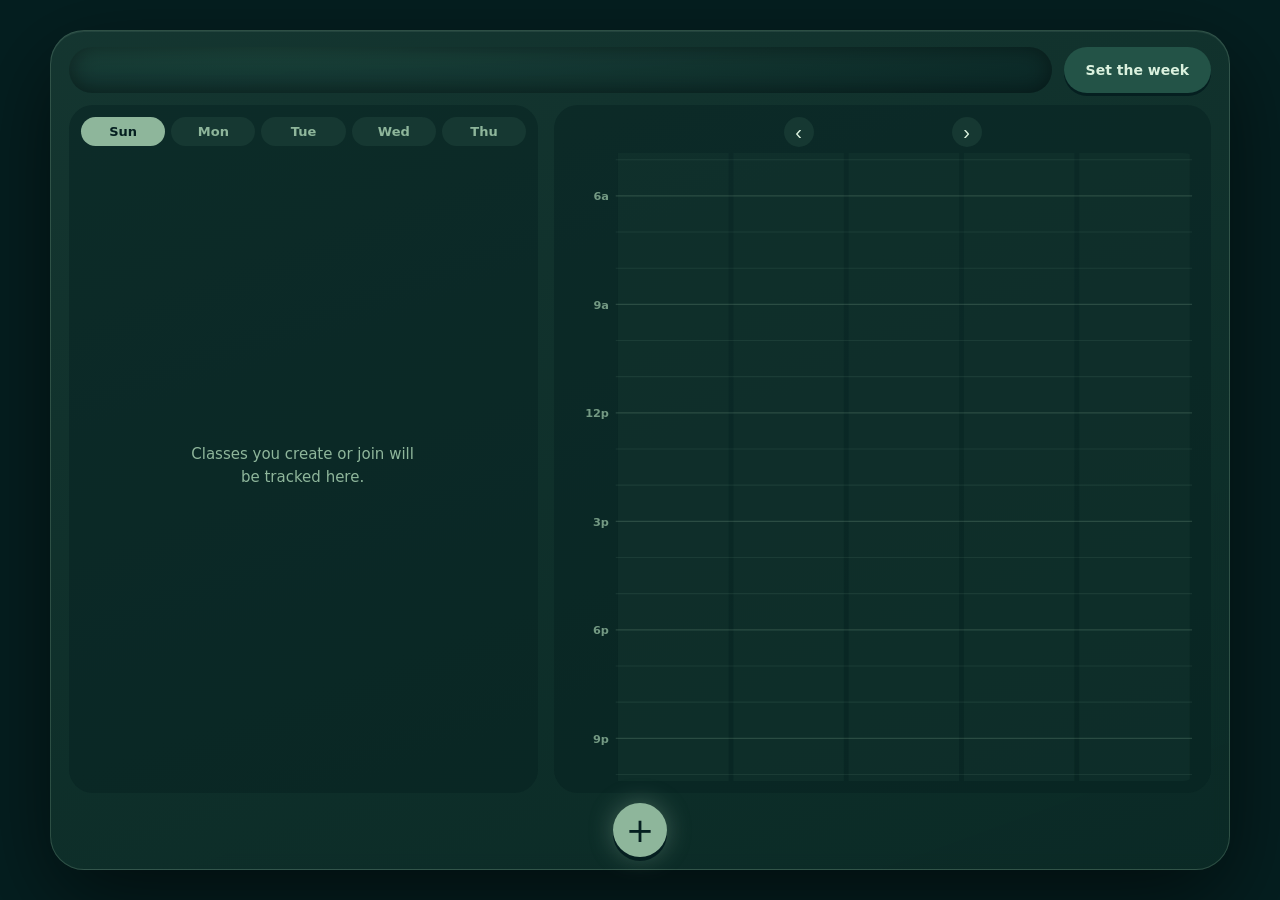
==== index.html @ 1b8c7a59 "Add scaffold, shared storage, create and join Co-Authored-By: Claude Sonnet 5.5 <noreply@anthropic.c" ====
<!DOCTYPE html>
<html lang="en">
<head>
<meta charset="utf-8">
<meta name="viewport" content="width=device-width, initial-scale=1">
<title>Class Blocks</title>
<link rel="stylesheet" href="css/base.css">
<link rel="stylesheet" href="css/effects.css">
</head>
<body>
<canvas id="bg"></canvas>

<main class="panel" id="panel">
  <header class="top">
    <div id="upcoming" class="upcoming"></div>
    <button id="week-indicator" class="week-indicator" type="button">Set the week</button>
  </header>

  <div class="views">
    <section class="day-section" aria-label="Daily schedule">
      <nav id="day-tabs" class="day-tabs"></nav>
      <div id="day-view" class="day-view"></div>
    </section>
    <section class="week-section" aria-label="Weekly schedule">
      <div class="week-head">
        <button id="week-prev" class="nav-btn" type="button" aria-label="Previous week">&#8249;</button>
        <span id="week-label" class="week-label"></span>
        <button id="week-next" class="nav-btn" type="button" aria-label="Next week">&#8250;</button>
      </div>
      <div id="week-view" class="week-view"></div>
    </section>
  </div>

  <footer class="bottom">
    <div id="plus-menu" class="plus-menu" hidden>
      <button type="button" data-action="join">Join a class</button>
      <button type="button" data-action="create">Create a class</button>
    </div>
    <button id="plus-btn" class="plus-btn" type="button" aria-label="Add a class">+</button>
    <div id="my-classes" class="my-classes"></div>
  </footer>
</main>

<div id="edge-left" class="edge-cloud left"></div>
<div id="edge-right" class="edge-cloud right"></div>

<dialog id="modal" class="modal"></dialog>
<div id="toast" class="toast" hidden></div>

<script src="js/store.js"></script>
<script src="js/time.js"></script>
<script src="js/carve.js"></script>
<script src="js/week-view.js"></script>
<script src="js/day-view.js"></script>
<script src="js/upcoming.js"></script>
<script src="js/week-nav.js"></script>
<script src="js/forms.js"></script>
<script src="js/background.js"></script>
<script src="js/animations.js"></script>
<script src="js/app.js"></script>
</body>
</html>
---- css/base.css ----
:root {
  --g0: #051F20; --g1: #0B2B26; --g2: #163832; --g3: #235347; --g4: #8EB69B; --g5: #DAF1DE;
  --font: "Trebuchet MS", "Segoe UI Rounded", "Nunito", "Segoe UI", system-ui, sans-serif;
}
* { box-sizing: border-box; }
html, body { height: 100%; margin: 0; }
body {
  font-family: var(--font); color: var(--g5); background: var(--g0);
  display: flex; align-items: center; justify-content: center; overflow: hidden;
}
#bg { position: fixed; inset: 0; width: 100%; height: 100%; z-index: 0; }

.panel {
  position: relative; z-index: 2; width: min(1180px, 96vw); height: min(840px, 94vh);
  background: linear-gradient(160deg, rgba(22,56,50,.92), rgba(11,43,38,.94));
  border: 1px solid rgba(142,182,155,.25); border-radius: 34px;
  box-shadow: 0 30px 90px rgba(0,0,0,.55), inset 0 1px 0 rgba(218,241,222,.08);
  display: flex; flex-direction: column; padding: 16px 18px 12px; backdrop-filter: blur(8px);
}
.top { display: flex; gap: 12px; align-items: stretch; margin-bottom: 12px; }
.upcoming {
  flex: 1; min-height: 46px; border-radius: 999px; padding: 8px 18px;
  background: radial-gradient(120% 200% at 20% 0%, rgba(35,83,71,.5), rgba(5,31,32,.9));
  display: flex; align-items: center; gap: 18px; overflow: hidden; font-size: 13px; color: var(--g4);
  box-shadow: inset 0 0 22px rgba(0,0,0,.4);
}
.upcoming .up-item { white-space: nowrap; display: flex; gap: 6px; align-items: center; }
.upcoming .up-dot { width: 9px; height: 9px; border-radius: 50%; display: inline-block; }
.upcoming .up-item b { color: var(--g5); font-weight: 700; }
.week-indicator {
  border: 0; border-radius: 999px; padding: 0 22px; font: 700 14px var(--font); cursor: pointer;
  background: var(--g3); color: var(--g5); box-shadow: 0 3px 0 var(--g0);
}
.week-indicator:hover { background: #2c6657; }

.views { flex: 1; min-height: 0; display: grid; grid-template-columns: 5fr 7fr; gap: 16px; }
.day-section, .week-section {
  min-height: 0; display: flex; flex-direction: column; border-radius: 24px;
  background: rgba(5,31,32,.45); padding: 12px;
}
.day-tabs { display: flex; gap: 6px; margin-bottom: 10px; }
.day-tab {
  flex: 1; border: 0; border-radius: 999px; padding: 7px 0; cursor: pointer; font: 700 13px var(--font);
  background: var(--g2); color: var(--g4);
}
.day-tab.active { background: var(--g4); color: var(--g0); }
.day-view { flex: 1; overflow-y: auto; display: flex; flex-direction: column; gap: 10px; padding: 2px 4px 8px 2px; }
.empty { margin: auto; text-align: center; color: var(--g4); max-width: 240px; line-height: 1.5; font-size: 15px; }

.day-card {
  position: relative; border-radius: 22px; padding: 12px 16px; color: #0a1a18;
  background: var(--card); box-shadow: 0 4px 0 rgba(0,0,0,.35), 0 0 22px -6px var(--glow);
}
.day-card::before, .day-card::after {
  content: ""; position: absolute; top: -5px; width: 16px; height: 8px; border-radius: 6px 6px 0 0; background: inherit;
}
.day-card::before { left: 22px; } .day-card::after { left: 46px; }
.card-time { font-size: 12px; font-weight: 700; opacity: .8; }
.card-time .dur { font-weight: 600; opacity: .7; margin-left: 4px; }
.card-name { font-size: 20px; font-weight: 800; margin-top: 2px; }
.card-name .note { font-size: 12px; font-weight: 700; background: rgba(5,31,32,.25); padding: 2px 8px; border-radius: 999px; margin-left: 6px; vertical-align: middle; }
.card-carve { margin-top: 8px; }

.week-head { display: flex; align-items: center; justify-content: center; gap: 14px; margin-bottom: 6px; }
.week-label { font-weight: 800; min-width: 110px; text-align: center; }
.nav-btn { width: 30px; height: 30px; border: 0; border-radius: 50%; background: var(--g2); color: var(--g5); font-size: 20px; cursor: pointer; line-height: 1; }
.nav-btn:hover { background: var(--g3); }
.week-view { flex: 1; min-height: 0; overflow-y: auto; border-radius: 16px; }
.week-view svg { display: block; }
.wk-day { fill: var(--g4); font: 700 12px var(--font); }
.wk-col { fill: rgba(22,56,50,.45); }
.wk-line { stroke: rgba(142,182,155,.10); stroke-width: 1; }
.wk-line.major { stroke: rgba(142,182,155,.22); }
.wk-hour { fill: var(--g4); font: 600 10px var(--font); opacity: .8; }
.wk-block { stroke: rgba(0,0,0,.25); stroke-width: 1; }
.wk-stud { fill: rgba(255,255,255,.35); }
.wk-name { fill: #0a1a18; font: 800 11px var(--font); pointer-events: none; }

.bottom { position: relative; margin-top: 10px; display: flex; align-items: center; justify-content: center; min-height: 54px; }
.plus-btn {
  width: 54px; height: 54px; border-radius: 50%; border: 0; cursor: pointer; font: 400 34px/1 var(--font);
  background: var(--g4); color: var(--g0); box-shadow: 0 4px 0 var(--g0), 0 0 24px rgba(142,182,155,.4); transition: transform .2s;
}
.plus-btn.open { transform: rotate(45deg); }
.plus-menu {
  position: absolute; bottom: 62px; left: 50%; transform: translateX(-50%); display: flex; flex-direction: column; gap: 6px;
  background: var(--g0); border: 1px solid var(--g3); padding: 8px; border-radius: 20px; z-index: 5;
}
.plus-menu[hidden] { display: none; }
.plus-menu button { border: 0; border-radius: 14px; padding: 10px 22px; background: var(--g2); color: var(--g5); font: 700 14px var(--font); cursor: pointer; white-space: nowrap; }
.plus-menu button:hover { background: var(--g3); }
.my-classes { position: absolute; left: 0; bottom: 4px; max-width: 38%; display: flex; flex-wrap: wrap; gap: 6px; }
.class-pill { border: 0; border-radius: 999px; padding: 5px 12px; font: 800 12px var(--font); background: var(--pill); color: #0a1a18; cursor: pointer; }

/* modal + forms */
.modal { border: 1px solid var(--g3); border-radius: 28px; padding: 0; background: var(--g1); color: var(--g5); max-width: 92vw; max-height: 90vh; overflow: auto; }
.modal::backdrop { background: rgba(2,12,12,.7); backdrop-filter: blur(3px); }
.form { width: min(440px, 88vw); padding: 24px 26px; display: flex; flex-direction: column; gap: 14px; font-family: var(--font); }
.form h2 { margin: 0; font-size: 22px; }
.form label, .form .field { display: flex; flex-direction: column; gap: 6px; font-size: 13px; font-weight: 700; color: var(--g4); }
.form .lbl { color: var(--g4); }
.form input[type=text], .form input:not([type]), .form input[type=time], .form input[type=number], .form select, .form textarea {
  font: 600 15px var(--font); padding: 10px 12px; border-radius: 14px; border: 1px solid var(--g3); background: var(--g0); color: var(--g5);
}
.form input:focus, .form select:focus, .form textarea:focus { outline: 2px solid var(--g4); }
.row { display: flex; gap: 12px; } .row > * { flex: 1; }
.chips { display: flex; gap: 6px; flex-wrap: wrap; }
.chip input { position: absolute; opacity: 0; }
.chip span { display: inline-block; padding: 8px 14px; border-radius: 999px; background: var(--g2); color: var(--g5); cursor: pointer; }
.chip input:checked + span { background: var(--g4); color: var(--g0); }
.swatches { display: flex; gap: 8px; flex-wrap: wrap; }
.swatch input { position: absolute; opacity: 0; }
.swatch span { display: block; width: 32px; height: 32px; border-radius: 12px; cursor: pointer; box-shadow: 0 3px 0 rgba(0,0,0,.4); }
.swatch input:checked + span { outline: 3px solid var(--g5); outline-offset: 2px; }
.actions { display: flex; gap: 10px; justify-content: flex-end; }
.actions button { border: 0; border-radius: 999px; padding: 10px 22px; font: 800 14px var(--font); cursor: pointer; }
.primary { background: var(--g4); color: var(--g0); }
.ghost { background: var(--g2); color: var(--g5); }
.danger { background: #d9423e; color: #fff; }
.error { margin: 0; color: #ff8d8a; font-weight: 700; font-size: 13px; }
.code-big { font: 800 44px/1 "Consolas", monospace; letter-spacing: 6px; text-align: center; padding: 18px; border-radius: 20px; background: var(--g0); color: var(--g5); }

.toast { position: fixed; bottom: 18px; left: 50%; transform: translateX(-50%); z-index: 20; background: var(--g5); color: var(--g0); padding: 10px 18px; border-radius: 999px; font-weight: 700; }
.toast[hidden] { display: none; }

@media (max-width: 860px) { .views { grid-template-columns: 1fr; overflow-y: auto; } }
---- css/effects.css ----
/* effects.css - glows, carve styling, animations (grows in later slices) */
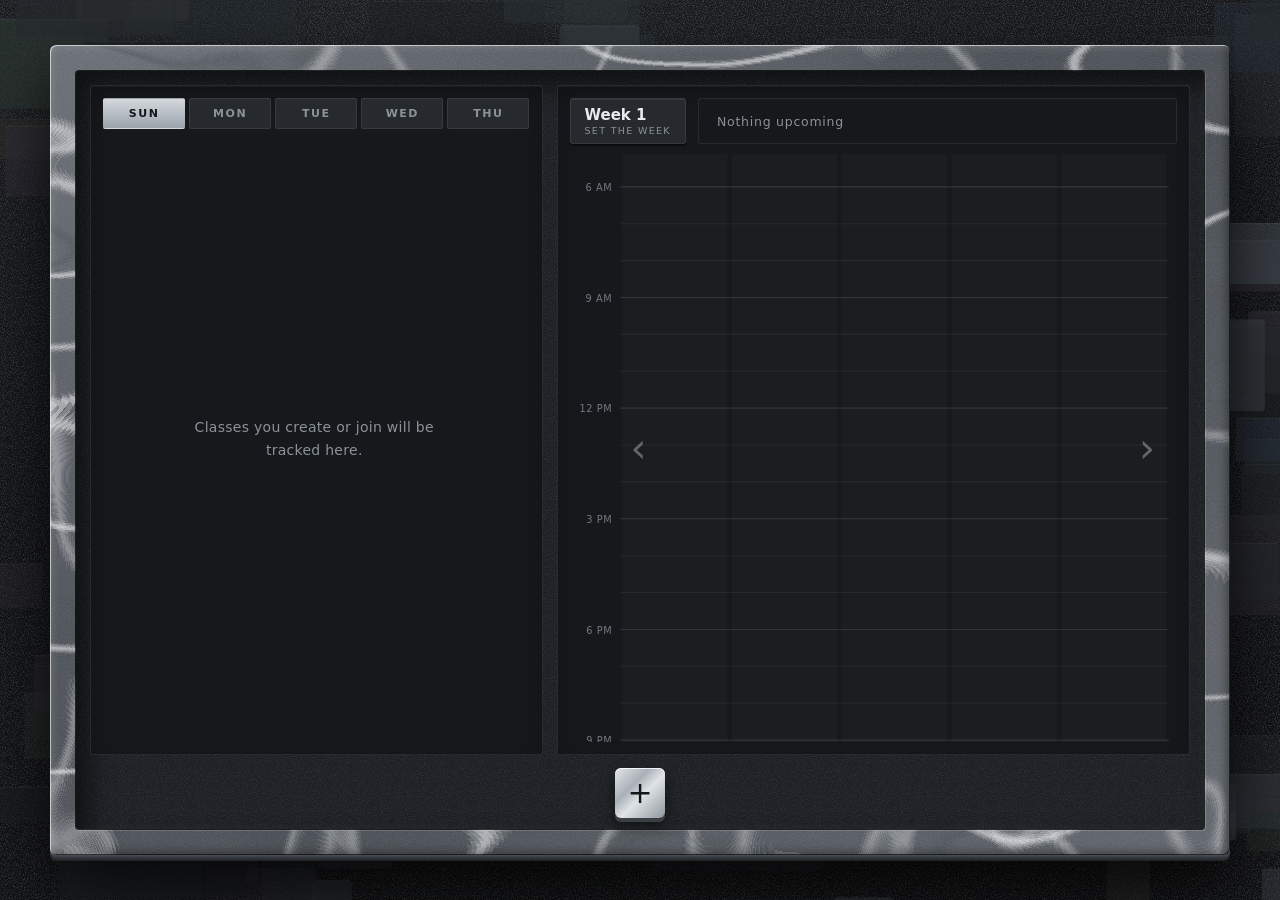
==== commit 56602b87: "Redesign: matte stone look, raised marble rim, bottom-right carve, sessions, week header, pop animat" ====
--- a/index.html
+++ b/index.html
@@ -10,39 +10,39 @@
 <body>
 <canvas id="bg"></canvas>
 
-<main class="panel" id="panel">
-  <header class="top">
-    <div id="upcoming" class="upcoming"></div>
-    <button id="week-indicator" class="week-indicator" type="button">Set the week</button>
-  </header>
+<div class="stage">
+  <main class="panel" id="panel">
+    <div class="panel-inner">
+      <div class="views">
+        <section class="day-section" aria-label="Daily schedule">
+          <nav id="day-tabs" class="day-tabs"></nav>
+          <div id="day-view" class="day-view"></div>
+        </section>
 
-  <div class="views">
-    <section class="day-section" aria-label="Daily schedule">
-      <nav id="day-tabs" class="day-tabs"></nav>
-      <div id="day-view" class="day-view"></div>
-    </section>
-    <section class="week-section" aria-label="Weekly schedule">
-      <div class="week-head">
-        <button id="week-prev" class="nav-btn" type="button" aria-label="Previous week">&#8249;</button>
-        <span id="week-label" class="week-label"></span>
-        <button id="week-next" class="nav-btn" type="button" aria-label="Next week">&#8250;</button>
+        <section class="week-section" aria-label="Weekly schedule">
+          <div class="week-head">
+            <button id="week-indicator" class="week-indicator" type="button" aria-label="Set the current week"></button>
+            <div id="upcoming" class="upcoming"></div>
+          </div>
+          <div class="week-body">
+            <div id="week-view" class="week-view"></div>
+            <button id="edge-left" class="edge-zone left" type="button" aria-label="Previous week"><span>&#8249;</span></button>
+            <button id="edge-right" class="edge-zone right" type="button" aria-label="Next week"><span>&#8250;</span></button>
+          </div>
+        </section>
       </div>
-      <div id="week-view" class="week-view"></div>
-    </section>
-  </div>
 
-  <footer class="bottom">
-    <div id="plus-menu" class="plus-menu" hidden>
-      <button type="button" data-action="join">Join a class</button>
-      <button type="button" data-action="create">Create a class</button>
+      <footer class="bottom">
+        <div id="plus-menu" class="plus-menu" hidden>
+          <button type="button" data-action="join">Join a class</button>
+          <button type="button" data-action="create">Create a class</button>
+        </div>
+        <button id="plus-btn" class="plus-btn" type="button" aria-label="Add a class">+</button>
+        <div id="my-classes" class="my-classes"></div>
+      </footer>
     </div>
-    <button id="plus-btn" class="plus-btn" type="button" aria-label="Add a class">+</button>
-    <div id="my-classes" class="my-classes"></div>
-  </footer>
-</main>
-
-<div id="edge-left" class="edge-cloud left"></div>
-<div id="edge-right" class="edge-cloud right"></div>
+  </main>
+</div>
 
 <dialog id="modal" class="modal"></dialog>
 <div id="toast" class="toast" hidden></div>
--- a/css/base.css
+++ b/css/base.css
@@ -1,126 +1,180 @@
+/* base.css - tokens, layout and components. The material (marble rim, tilt, texture, motion) is in effects.css. */
 :root {
-  --g0: #051F20; --g1: #0B2B26; --g2: #163832; --g3: #235347; --g4: #8EB69B; --g5: #DAF1DE;
-  --font: "Trebuchet MS", "Segoe UI Rounded", "Nunito", "Segoe UI", system-ui, sans-serif;
+  --bg: #131517;
+  --stone-0: #16181b;
+  --stone-1: #1d2024;
+  --stone-2: #262a2f;
+  --stone-3: #31363c;
+  --line: rgba(255,255,255,.08);
+  --line-strong: rgba(255,255,255,.16);
+  --text: #e8eaed;
+  --muted: #8b929a;
+  --metal-hi: #d3d8dd;
+  --metal-lo: #9ca3ab;
+  --danger: #c4413d;
+  --font: "Segoe UI", system-ui, -apple-system, "Helvetica Neue", Arial, sans-serif;
 }
 * { box-sizing: border-box; }
 html, body { height: 100%; margin: 0; }
 body {
-  font-family: var(--font); color: var(--g5); background: var(--g0);
-  display: flex; align-items: center; justify-content: center; overflow: hidden;
+  font-family: var(--font); font-weight: 400; color: var(--text); background: var(--bg);
+  overflow: hidden;
 }
+button, input, select, textarea { font-family: inherit; }
 #bg { position: fixed; inset: 0; width: 100%; height: 100%; z-index: 0; }
 
-.panel {
-  position: relative; z-index: 2; width: min(1180px, 96vw); height: min(840px, 94vh);
-  background: linear-gradient(160deg, rgba(22,56,50,.92), rgba(11,43,38,.94));
-  border: 1px solid rgba(142,182,155,.25); border-radius: 34px;
-  box-shadow: 0 30px 90px rgba(0,0,0,.55), inset 0 1px 0 rgba(218,241,222,.08);
-  display: flex; flex-direction: column; padding: 16px 18px 12px; backdrop-filter: blur(8px);
+/* ---- layout ---- */
+.stage { position: relative; z-index: 2; height: 100%; display: grid; place-items: center; }
+.panel { width: min(1180px, 95vw); height: min(820px, 90vh); padding: 26px; position: relative; }
+.panel-inner { height: 100%; display: flex; flex-direction: column; padding: 14px 14px 10px; background: var(--stone-1); }
+.views { flex: 1; min-height: 0; display: grid; grid-template-columns: minmax(290px, 5fr) 7fr; gap: 14px; }
+.day-section, .week-section { min-width: 0; min-height: 0; display: flex; flex-direction: column; background: var(--stone-0); border: 1px solid var(--line); border-radius: 3px; padding: 12px; }
+
+/* ---- daily schedule ---- */
+.day-tabs { display: flex; gap: 4px; margin-bottom: 12px; }
+.day-tab {
+  flex: 1; padding: 8px 0; border: 1px solid var(--line); border-radius: 2px; background: var(--stone-2); color: var(--muted);
+  font-size: 11px; font-weight: 600; letter-spacing: .14em; text-transform: uppercase; cursor: pointer;
 }
-.top { display: flex; gap: 12px; align-items: stretch; margin-bottom: 12px; }
-.upcoming {
-  flex: 1; min-height: 46px; border-radius: 999px; padding: 8px 18px;
-  background: radial-gradient(120% 200% at 20% 0%, rgba(35,83,71,.5), rgba(5,31,32,.9));
-  display: flex; align-items: center; gap: 18px; overflow: hidden; font-size: 13px; color: var(--g4);
-  box-shadow: inset 0 0 22px rgba(0,0,0,.4);
-}
-.upcoming .up-item { white-space: nowrap; display: flex; gap: 6px; align-items: center; }
-.upcoming .up-dot { width: 9px; height: 9px; border-radius: 50%; display: inline-block; }
-.upcoming .up-item b { color: var(--g5); font-weight: 700; }
-.week-indicator {
-  border: 0; border-radius: 999px; padding: 0 22px; font: 700 14px var(--font); cursor: pointer;
-  background: var(--g3); color: var(--g5); box-shadow: 0 3px 0 var(--g0);
-}
-.week-indicator:hover { background: #2c6657; }
-
-.views { flex: 1; min-height: 0; display: grid; grid-template-columns: 5fr 7fr; gap: 16px; }
-.day-section, .week-section {
-  min-height: 0; display: flex; flex-direction: column; border-radius: 24px;
-  background: rgba(5,31,32,.45); padding: 12px;
-}
-.day-tabs { display: flex; gap: 6px; margin-bottom: 10px; }
-.day-tab {
-  flex: 1; border: 0; border-radius: 999px; padding: 7px 0; cursor: pointer; font: 700 13px var(--font);
-  background: var(--g2); color: var(--g4);
-}
-.day-tab.active { background: var(--g4); color: var(--g0); }
-.day-view { flex: 1; overflow-y: auto; display: flex; flex-direction: column; gap: 10px; padding: 2px 4px 8px 2px; }
-.empty { margin: auto; text-align: center; color: var(--g4); max-width: 240px; line-height: 1.5; font-size: 15px; }
+.day-tab:hover { color: var(--text); border-color: var(--line-strong); }
+.day-tab.active { background: linear-gradient(180deg, var(--metal-hi), var(--metal-lo)); color: #14171a; border-color: transparent; }
+.day-view { flex: 1; overflow-y: auto; display: flex; flex-direction: column; gap: 10px; padding: 2px 4px 8px 0; }
+.empty { margin: auto; max-width: 240px; text-align: center; color: var(--muted); font-size: 14px; line-height: 1.6; font-weight: 300; letter-spacing: .02em; }
 
 .day-card {
-  position: relative; border-radius: 22px; padding: 12px 16px; color: #0a1a18;
-  background: var(--card); box-shadow: 0 4px 0 rgba(0,0,0,.35), 0 0 22px -6px var(--glow);
+  display: flex; justify-content: space-between; align-items: center; gap: 14px; padding: 12px 14px 12px 16px;
+  background: var(--stone-2); border-radius: 3px; border-left: 3px solid var(--accent);
 }
-.day-card::before, .day-card::after {
-  content: ""; position: absolute; top: -5px; width: 16px; height: 8px; border-radius: 6px 6px 0 0; background: inherit;
+.card-text { min-width: 0; }
+.card-time { white-space: nowrap; font-size: 10.5px; font-weight: 600; letter-spacing: .12em; text-transform: uppercase; color: var(--muted); }
+.card-time .dur { margin-left: 6px; opacity: .7; }
+.card-name { font-size: 18px; font-weight: 500; margin-top: 3px; }
+.card-name .note { margin-left: 8px; padding: 2px 7px; border: 1px solid var(--line-strong); border-radius: 2px; font-size: 10px; letter-spacing: .1em; text-transform: uppercase; color: var(--muted); vertical-align: middle; }
+.card-items { list-style: none; margin: 8px 0 0; padding: 0; font-size: 12px; }
+.card-items li { margin-top: 3px; }
+.card-items b { font-weight: 600; }
+.card-items span { color: var(--muted); margin-left: 4px; }
+.card-items .desc { color: var(--muted); font-weight: 300; }
+.card-visual { flex: none; }
+.card-svg { display: block; width: 104px; height: auto; }
+.day-card.loose { border-left-style: dashed; }
+
+/* ---- weekly schedule ---- */
+.week-head { display: flex; gap: 12px; align-items: stretch; margin-bottom: 10px; }
+.week-indicator {
+  flex: none; min-width: 112px; padding: 7px 14px; text-align: left; cursor: pointer; border-radius: 3px;
+  background: var(--stone-2); border: 1px solid var(--line); color: var(--text);
 }
-.day-card::before { left: 22px; } .day-card::after { left: 46px; }
-.card-time { font-size: 12px; font-weight: 700; opacity: .8; }
-.card-time .dur { font-weight: 600; opacity: .7; margin-left: 4px; }
-.card-name { font-size: 20px; font-weight: 800; margin-top: 2px; }
-.card-name .note { font-size: 12px; font-weight: 700; background: rgba(5,31,32,.25); padding: 2px 8px; border-radius: 999px; margin-left: 6px; vertical-align: middle; }
-.card-carve { margin-top: 8px; }
+.week-indicator:hover { border-color: var(--line-strong); }
+.week-indicator .wk-num { display: block; font-size: 15px; font-weight: 600; }
+.week-indicator .wk-sub { display: block; margin-top: 1px; font-size: 9.5px; letter-spacing: .14em; text-transform: uppercase; color: var(--muted); }
+.week-indicator.away .wk-sub { color: #d9a45b; }
+.upcoming {
+  flex: 1; min-width: 0; display: flex; align-items: center; gap: 22px; padding: 0 18px; overflow: hidden;
+  border-radius: 3px; border: 1px solid var(--line); background: var(--stone-0); color: var(--muted); font-size: 12.5px;
+}
+.up-empty { letter-spacing: .06em; font-weight: 300; }
+.up-item { white-space: nowrap; display: flex; align-items: center; gap: 7px; }
+.up-item b { color: #fff; font-weight: 600; }
+.up-dot { width: 8px; height: 8px; display: inline-block; border-radius: 1px; }
 
-.week-head { display: flex; align-items: center; justify-content: center; gap: 14px; margin-bottom: 6px; }
-.week-label { font-weight: 800; min-width: 110px; text-align: center; }
-.nav-btn { width: 30px; height: 30px; border: 0; border-radius: 50%; background: var(--g2); color: var(--g5); font-size: 20px; cursor: pointer; line-height: 1; }
-.nav-btn:hover { background: var(--g3); }
-.week-view { flex: 1; min-height: 0; overflow-y: auto; border-radius: 16px; }
+.week-body { position: relative; flex: 1; min-height: 0; }
+.week-view { height: 100%; overflow-y: auto; }
 .week-view svg { display: block; }
-.wk-day { fill: var(--g4); font: 700 12px var(--font); }
-.wk-col { fill: rgba(22,56,50,.45); }
-.wk-line { stroke: rgba(142,182,155,.10); stroke-width: 1; }
-.wk-line.major { stroke: rgba(142,182,155,.22); }
-.wk-hour { fill: var(--g4); font: 600 10px var(--font); opacity: .8; }
-.wk-block { stroke: rgba(0,0,0,.25); stroke-width: 1; }
-.wk-stud { fill: rgba(255,255,255,.35); }
-.wk-name { fill: #0a1a18; font: 800 11px var(--font); pointer-events: none; }
+.wk-day { fill: var(--muted); font: 600 9.5px var(--font); letter-spacing: .16em; }
+.wk-hour { fill: var(--muted); font: 500 9px var(--font); letter-spacing: .06em; opacity: .8; }
+.wk-col { fill: rgba(255,255,255,.025); }
+.wk-line { stroke: rgba(255,255,255,.05); stroke-width: 1; }
+.wk-line.major { stroke: rgba(255,255,255,.11); }
+.wk-name { fill: #fff; font: 600 11px var(--font); stroke: rgba(0,0,0,.5); stroke-width: 2.5px; paint-order: stroke; stroke-linejoin: round; pointer-events: none; }
+.wk-note { fill: rgba(255,255,255,.8); font: 500 9px var(--font); letter-spacing: .08em; text-transform: uppercase; stroke: rgba(0,0,0,.4); stroke-width: 2px; paint-order: stroke; pointer-events: none; }
+.orphan-ref { fill: none; stroke: rgba(255,255,255,.3); stroke-dasharray: 3 3; }
+.carve-piece { stroke: rgba(255,255,255,.35); stroke-width: .8; }
 
-.bottom { position: relative; margin-top: 10px; display: flex; align-items: center; justify-content: center; min-height: 54px; }
+/* week-change zones inside the weekly schedule (look in effects.css) */
+.edge-zone { position: absolute; top: 0; bottom: 0; width: 52px; padding: 0; border: 0; background: none; cursor: pointer; display: flex; align-items: center; color: var(--text); }
+.edge-zone.left { left: 8.4%; justify-content: flex-start; padding-left: 10px; }
+.edge-zone.right { right: 12px; justify-content: flex-end; padding-right: 10px; }
+.edge-zone span { font-size: 40px; line-height: 1; font-weight: 200; }
+
+/* ---- footer ---- */
+.bottom { position: relative; margin-top: 12px; display: flex; align-items: center; justify-content: center; min-height: 52px; }
 .plus-btn {
-  width: 54px; height: 54px; border-radius: 50%; border: 0; cursor: pointer; font: 400 34px/1 var(--font);
-  background: var(--g4); color: var(--g0); box-shadow: 0 4px 0 var(--g0), 0 0 24px rgba(142,182,155,.4); transition: transform .2s;
+  width: 50px; height: 50px; border-radius: 6px; border: 0; cursor: pointer; font-size: 30px; font-weight: 300; line-height: 1;
+  color: #14171a; transition: transform .2s;
 }
 .plus-btn.open { transform: rotate(45deg); }
-.plus-menu {
-  position: absolute; bottom: 62px; left: 50%; transform: translateX(-50%); display: flex; flex-direction: column; gap: 6px;
-  background: var(--g0); border: 1px solid var(--g3); padding: 8px; border-radius: 20px; z-index: 5;
+.plus-menu { position: absolute; bottom: 62px; left: 50%; transform: translateX(-50%); z-index: 5; display: flex; flex-direction: column; gap: 2px; padding: 4px; background: var(--stone-0); border: 1px solid var(--line-strong); border-radius: 4px; }
+.plus-menu[hidden] { display: none; }
+.plus-menu button { border: 0; padding: 11px 24px; background: var(--stone-2); color: var(--text); font-size: 12px; font-weight: 600; letter-spacing: .12em; text-transform: uppercase; cursor: pointer; white-space: nowrap; border-radius: 2px; }
+.plus-menu button:hover { background: var(--stone-3); }
+.my-classes { position: absolute; left: 0; bottom: 6px; max-width: 36%; display: flex; flex-wrap: wrap; gap: 6px; }
+.class-pill { display: inline-flex; align-items: center; gap: 7px; padding: 5px 10px; border: 1px solid var(--line-strong); border-radius: 2px; background: var(--stone-0); color: var(--text); font-size: 11px; font-weight: 500; letter-spacing: .04em; cursor: pointer; }
+.class-pill::before { content: ""; width: 8px; height: 8px; border-radius: 1px; background: var(--pill); }
+.class-pill:hover { border-color: var(--metal-lo); }
+
+/* ---- dialogs and forms ---- */
+.modal { padding: 0; max-width: 92vw; max-height: 92vh; overflow: auto; color: var(--text); background: var(--stone-1); border: 1px solid var(--line-strong); border-radius: 4px; }
+.modal::backdrop { background: rgba(8,9,10,.72); }
+.form { width: min(460px, 88vw); padding: 26px 28px; display: flex; flex-direction: column; gap: 16px; }
+.panel-form { width: min(500px, 90vw); }
+.form h2 { margin: 0; font-size: 15px; font-weight: 600; letter-spacing: .16em; text-transform: uppercase; }
+.form p { margin: 0; }
+.form label, .form .field { display: flex; flex-direction: column; gap: 7px; }
+.form label, .form .lbl { font-size: 10.5px; font-weight: 600; letter-spacing: .14em; text-transform: uppercase; color: var(--muted); }
+.form .lbl.big { color: var(--text); font-size: 11.5px; }
+.form input:not([type=range]):not([type=checkbox]):not([type=radio]), .form select, .form textarea {
+  padding: 10px 12px; border-radius: 3px; border: 1px solid var(--line-strong); background: var(--stone-0); color: var(--text);
+  font-size: 14px; font-weight: 400; letter-spacing: normal; text-transform: none;
 }
-.plus-menu[hidden] { display: none; }
-.plus-menu button { border: 0; border-radius: 14px; padding: 10px 22px; background: var(--g2); color: var(--g5); font: 700 14px var(--font); cursor: pointer; white-space: nowrap; }
-.plus-menu button:hover { background: var(--g3); }
-.my-classes { position: absolute; left: 0; bottom: 4px; max-width: 38%; display: flex; flex-wrap: wrap; gap: 6px; }
-.class-pill { border: 0; border-radius: 999px; padding: 5px 12px; font: 800 12px var(--font); background: var(--pill); color: #0a1a18; cursor: pointer; }
+.form input:focus, .form select:focus, .form textarea:focus { outline: 1px solid var(--metal-lo); outline-offset: 1px; }
+.form input[name=name], .form input[name=code], .form input[name=title] { text-align: center; }
+.form input[name=code] { letter-spacing: .3em; font-weight: 600; text-transform: uppercase; }
+.form input[name=code]::placeholder { letter-spacing: normal; font-weight: 400; text-transform: none; }
+.muted { color: var(--muted); font-size: 13px; font-weight: 300; }
+.hint { color: #d9a45b; font-size: 12px; }
+.code-inline { font-family: Consolas, monospace; letter-spacing: .15em; color: var(--text); }
+.row { display: flex; gap: 12px; } .row > * { flex: 1; }
+.form [hidden] { display: none !important; }
+.section { padding: 14px; border: 1px solid var(--line); border-radius: 3px; background: rgba(0,0,0,.18); display: flex; flex-direction: column; gap: 12px; }
 
-/* modal + forms */
-.modal { border: 1px solid var(--g3); border-radius: 28px; padding: 0; background: var(--g1); color: var(--g5); max-width: 92vw; max-height: 90vh; overflow: auto; }
-.modal::backdrop { background: rgba(2,12,12,.7); backdrop-filter: blur(3px); }
-.form { width: min(440px, 88vw); padding: 24px 26px; display: flex; flex-direction: column; gap: 14px; font-family: var(--font); }
-.form h2 { margin: 0; font-size: 22px; }
-.form label, .form .field { display: flex; flex-direction: column; gap: 6px; font-size: 13px; font-weight: 700; color: var(--g4); }
-.form .lbl { color: var(--g4); }
-.form input[type=text], .form input:not([type]), .form input[type=time], .form input[type=number], .form select, .form textarea {
-  font: 600 15px var(--font); padding: 10px 12px; border-radius: 14px; border: 1px solid var(--g3); background: var(--g0); color: var(--g5);
-}
-.form input:focus, .form select:focus, .form textarea:focus { outline: 2px solid var(--g4); }
-.row { display: flex; gap: 12px; } .row > * { flex: 1; }
-.chips { display: flex; gap: 6px; flex-wrap: wrap; }
-.chip input { position: absolute; opacity: 0; }
-.chip span { display: inline-block; padding: 8px 14px; border-radius: 999px; background: var(--g2); color: var(--g5); cursor: pointer; }
-.chip input:checked + span { background: var(--g4); color: var(--g0); }
 .swatches { display: flex; gap: 8px; flex-wrap: wrap; }
 .swatch input { position: absolute; opacity: 0; }
-.swatch span { display: block; width: 32px; height: 32px; border-radius: 12px; cursor: pointer; box-shadow: 0 3px 0 rgba(0,0,0,.4); }
-.swatch input:checked + span { outline: 3px solid var(--g5); outline-offset: 2px; }
-.actions { display: flex; gap: 10px; justify-content: flex-end; }
-.actions button { border: 0; border-radius: 999px; padding: 10px 22px; font: 800 14px var(--font); cursor: pointer; }
-.primary { background: var(--g4); color: var(--g0); }
-.ghost { background: var(--g2); color: var(--g5); }
-.danger { background: #d9423e; color: #fff; }
-.error { margin: 0; color: #ff8d8a; font-weight: 700; font-size: 13px; }
-.code-big { font: 800 44px/1 "Consolas", monospace; letter-spacing: 6px; text-align: center; padding: 18px; border-radius: 20px; background: var(--g0); color: var(--g5); }
+.swatch span { display: block; width: 30px; height: 30px; border-radius: 3px; cursor: pointer; box-shadow: inset 0 1px 0 rgba(255,255,255,.3), 0 2px 0 rgba(0,0,0,.5); }
+.swatch input:checked + span { outline: 2px solid var(--text); outline-offset: 2px; }
 
-.toast { position: fixed; bottom: 18px; left: 50%; transform: translateX(-50%); z-index: 20; background: var(--g5); color: var(--g0); padding: 10px 18px; border-radius: 999px; font-weight: 700; }
+/* schedule rows: day, start, end, remove; note underneath */
+.s-list { display: flex; flex-direction: column; gap: 10px; }
+.s-row { display: grid; grid-template-columns: 1fr 96px auto 96px 28px; gap: 8px; align-items: center; }
+.s-row .s-note { grid-column: 1 / -1; }
+.s-to { color: var(--muted); font-size: 12px; }
+.s-del { width: 28px; height: 28px; border: 1px solid var(--line-strong); border-radius: 2px; background: none; color: var(--muted); font-size: 16px; cursor: pointer; }
+.s-del:hover { color: #fff; border-color: var(--danger); background: var(--danger); }
+.s-add { align-self: flex-start; padding: 7px 12px; border: 1px dashed var(--line-strong); border-radius: 2px; background: none; color: var(--muted); font-size: 11px; font-weight: 600; letter-spacing: .12em; text-transform: uppercase; cursor: pointer; }
+.s-add:hover { color: var(--text); border-color: var(--metal-lo); }
+
+.slider-wrap { position: relative; padding-bottom: 22px; }
+.slider-wrap input[type=range] { width: 100%; accent-color: var(--metal-hi); }
+.slider-wrap .marker { position: absolute; top: 20px; transform: translateX(-50%); text-align: center; font-size: 9.5px; letter-spacing: .08em; text-transform: uppercase; color: var(--muted); pointer-events: none; white-space: nowrap; }
+.slider-wrap .marker i { display: block; width: 1px; height: 7px; margin: -8px auto 2px; background: var(--muted); }
+.slider-ends { display: flex; justify-content: space-between; gap: 14px; font-size: 11px; font-weight: 500; letter-spacing: .04em; text-transform: none; color: var(--muted); }
+
+.item-list { list-style: none; margin: 8px 0 0; padding: 0; display: flex; flex-direction: column; gap: 4px; }
+.item-list li { display: flex; justify-content: space-between; align-items: center; gap: 8px; padding: 8px 12px; border: 1px solid var(--line); border-radius: 2px; background: var(--stone-0); font-size: 13px; }
+.item-list .del { width: 24px; height: 24px; border: 0; border-radius: 2px; background: none; color: var(--muted); font-size: 16px; cursor: pointer; }
+.item-list .del:hover { background: var(--danger); color: #fff; }
+
+.actions { display: flex; gap: 8px; justify-content: flex-end; }
+.actions .danger { margin-right: auto; }
+.actions button { padding: 10px 20px; border: 0; border-radius: 3px; font-size: 11.5px; font-weight: 600; letter-spacing: .14em; text-transform: uppercase; cursor: pointer; }
+.primary { background: linear-gradient(180deg, var(--metal-hi), var(--metal-lo)); color: #14171a; }
+.ghost { background: var(--stone-3); color: var(--text); }
+.ghost:hover { background: #3a4047; }
+.danger { background: var(--danger); color: #fff; }
+.error { color: #ef7b77; font-size: 13px; font-weight: 500; }
+.code-big { font: 600 40px/1 Consolas, monospace; letter-spacing: .25em; text-align: center; padding: 20px 10px 20px 20px; border: 1px solid var(--line-strong); border-radius: 3px; background: var(--stone-0); }
+
+.toast { position: fixed; bottom: 22px; left: 50%; transform: translateX(-50%); z-index: 20; padding: 10px 20px; border-radius: 3px; background: var(--metal-hi); color: #14171a; font-size: 12px; font-weight: 600; letter-spacing: .1em; text-transform: uppercase; }
 .toast[hidden] { display: none; }
 
 @media (max-width: 860px) { .views { grid-template-columns: 1fr; overflow-y: auto; } }
--- a/css/effects.css
+++ b/css/effects.css
@@ -1 +1,98 @@
-/* effects.css - glows, carve styling, animations (grows in later slices) */
+/* effects.css - the material: matte granite floor, a thick raised marble rim, a slight tilt, and the pop.
+   Light comes from the top left. */
+
+/* ---- floor: matte graphite with a fine granite grain ---- */
+body {
+  background-color: var(--bg);
+  background-image:
+    url("data:image/svg+xml,%3Csvg xmlns='http://www.w3.org/2000/svg' width='320' height='320'%3E%3Cfilter id='n'%3E%3CfeTurbulence type='fractalNoise' baseFrequency='.9' numOctaves='3' stitchTiles='stitch'/%3E%3CfeColorMatrix values='0 0 0 0 .8 0 0 0 0 .82 0 0 0 0 .85 2.4 0 0 0 -1.05'/%3E%3C/filter%3E%3Crect width='100%25' height='100%25' filter='url(%23n)' opacity='.22'/%3E%3C/svg%3E"),
+    radial-gradient(110% 90% at 30% 0%, #1b1e21 0%, transparent 65%),
+    linear-gradient(170deg, #15171a, #0f1012);
+}
+
+
+/* ---- the slab: a thick marble rim extruded up around a recessed floor ---- */
+.panel {
+  background: url("marble.svg") center / cover no-repeat, #5d6269;
+  border-radius: 6px;
+  box-shadow:
+    inset 1px 1px 0 rgba(255,255,255,.6),          /* lit top-left edge of the rim */
+    inset 3px 3px 6px rgba(255,255,255,.14),
+    inset -1px -1px 0 rgba(0,0,0,.65),             /* shaded bottom-right edge */
+    inset -4px -4px 8px rgba(0,0,0,.35),
+    0 1px 0 #454a50, 0 2px 0 #3d4248, 0 3px 0 #353a3f, 0 4px 0 #2e3237, 0 5px 0 #272b30, 0 6px 0 #212428, /* the rim's side wall */
+    0 28px 50px rgba(0,0,0,.55), 0 60px 110px rgba(0,0,0,.45);
+}
+.panel-inner {
+  border-radius: 3px;
+  background:
+    url("data:image/svg+xml,%3Csvg xmlns='http://www.w3.org/2000/svg' width='260' height='260'%3E%3Cfilter id='n'%3E%3CfeTurbulence type='fractalNoise' baseFrequency='.95' numOctaves='2' stitchTiles='stitch'/%3E%3CfeColorMatrix values='0 0 0 0 1 0 0 0 0 1 0 0 0 0 1 2.2 0 0 0 -1'/%3E%3C/filter%3E%3Crect width='100%25' height='100%25' filter='url(%23n)' opacity='.10'/%3E%3C/svg%3E"),
+    var(--stone-1);
+  box-shadow:
+    0 0 0 1px rgba(0,0,0,.75),                      /* the inner wall of the rim */
+    1px 1px 0 1px rgba(255,255,255,.16),            /* inner lip catching the light, bottom-right */
+    inset 12px 14px 26px rgba(0,0,0,.55),           /* shadow the rim casts onto the floor */
+    inset -3px -3px 10px rgba(255,255,255,.035);
+}
+
+/* ---- surfaces inside ---- */
+.day-section, .week-section { box-shadow: inset 0 1px 0 rgba(255,255,255,.04), inset 0 8px 22px rgba(0,0,0,.25); }
+.week-indicator, .day-card, .plus-menu button { box-shadow: 0 2px 0 rgba(0,0,0,.5), inset 0 1px 0 rgba(255,255,255,.06); }
+.plus-btn {
+  background: linear-gradient(135deg, #e3e7ea 0%, #a9b0b7 35%, #dfe3e6 55%, #8f969e 100%);
+  box-shadow: 0 4px 0 #3a3f45, 0 8px 14px rgba(0,0,0,.5), inset 0 1px 0 rgba(255,255,255,.8);
+}
+.primary { box-shadow: 0 2px 0 rgba(0,0,0,.45), inset 0 1px 0 rgba(255,255,255,.7); }
+.modal { box-shadow: 0 30px 80px rgba(0,0,0,.6), inset 0 1px 0 rgba(255,255,255,.08); }
+
+/* week blocks stand up from the surface */
+.wk-blk { filter: drop-shadow(0 3px 2px rgba(0,0,0,.45)); transition: filter .2s; }
+.wk-blk:hover { filter: drop-shadow(0 3px 2px rgba(0,0,0,.45)) brightness(1.1); }
+
+/* ---- week-change zones: a dark, dense nebula that rises when the pointer nears the edge ---- */
+.edge-zone { opacity: .35; transition: opacity .3s ease; }
+.edge-zone::before {
+  content: ""; position: absolute; inset: 0; z-index: -1; opacity: 0; transition: opacity .3s ease; pointer-events: none;
+}
+.edge-zone.left::before  { background: radial-gradient(120% 60% at 0% 50%, rgba(8,9,11,.96), rgba(40,46,54,.7) 45%, transparent 85%); }
+.edge-zone.right::before { background: radial-gradient(120% 60% at 100% 50%, rgba(8,9,11,.96), rgba(40,46,54,.7) 45%, transparent 85%); }
+.edge-zone:hover { opacity: 1; }
+.edge-zone:hover::before { opacity: 1; }
+.edge-zone { isolation: isolate; }
+
+/* ---- the upcoming strip: dense, dark nebula so the text reads clearly ---- */
+.upcoming.has-items {
+  color: #cfd4da; border-color: rgba(255,255,255,.14);
+  background:
+    radial-gradient(70% 220% at 8% 0%, rgba(96,108,124,.38), transparent 70%),
+    radial-gradient(60% 200% at 95% 100%, rgba(70,80,96,.42), transparent 70%),
+    #0a0b0d;
+  box-shadow: inset 0 0 26px rgba(0,0,0,.8);
+}
+
+/* ---- the pop: the new block rises out of the surface like a whack-a-mole, grey to colour ---- */
+.day-card.popping, .wk-blk.popping { transform-origin: 50% 100%; transform-box: fill-box; animation: pop 1.15s cubic-bezier(.3,.7,.3,1) both; }
+@keyframes pop {
+  0%   { transform: translateY(10px) scaleY(.06); opacity: .5; filter: grayscale(1) brightness(.7); }
+  42%  { transform: translateY(-11px) scaleY(1.09); opacity: 1; filter: grayscale(.45) brightness(1.15); }
+  62%  { transform: translateY(3px) scaleY(.97); filter: grayscale(0) brightness(1.05); }
+  80%  { transform: translateY(-3px) scaleY(1.015); }
+  100% { transform: none; filter: drop-shadow(0 3px 2px rgba(0,0,0,.45)); }
+}
+.day-card.popping { animation-name: popCard; }
+@keyframes popCard {
+  0%   { transform: translateY(10px) scaleY(.06); opacity: .5; filter: grayscale(1) brightness(.7); }
+  42%  { transform: translateY(-9px) scaleY(1.07); opacity: 1; filter: grayscale(.45) brightness(1.15); }
+  62%  { transform: translateY(3px) scaleY(.98); filter: grayscale(0) brightness(1.05); }
+  80%  { transform: translateY(-2px) scaleY(1.01); }
+  100% { transform: none; filter: none; }
+}
+@media (prefers-reduced-motion: reduce) {
+  .day-card.popping, .wk-blk.popping { animation-duration: .01s; }
+}
+
+/* ---- slim, dark scrollbars ---- */
+* { scrollbar-width: thin; scrollbar-color: #3b4047 transparent; }
+::-webkit-scrollbar { width: 8px; height: 8px; }
+::-webkit-scrollbar-thumb { background: #3b4047; border-radius: 4px; }
+::-webkit-scrollbar-track { background: transparent; }
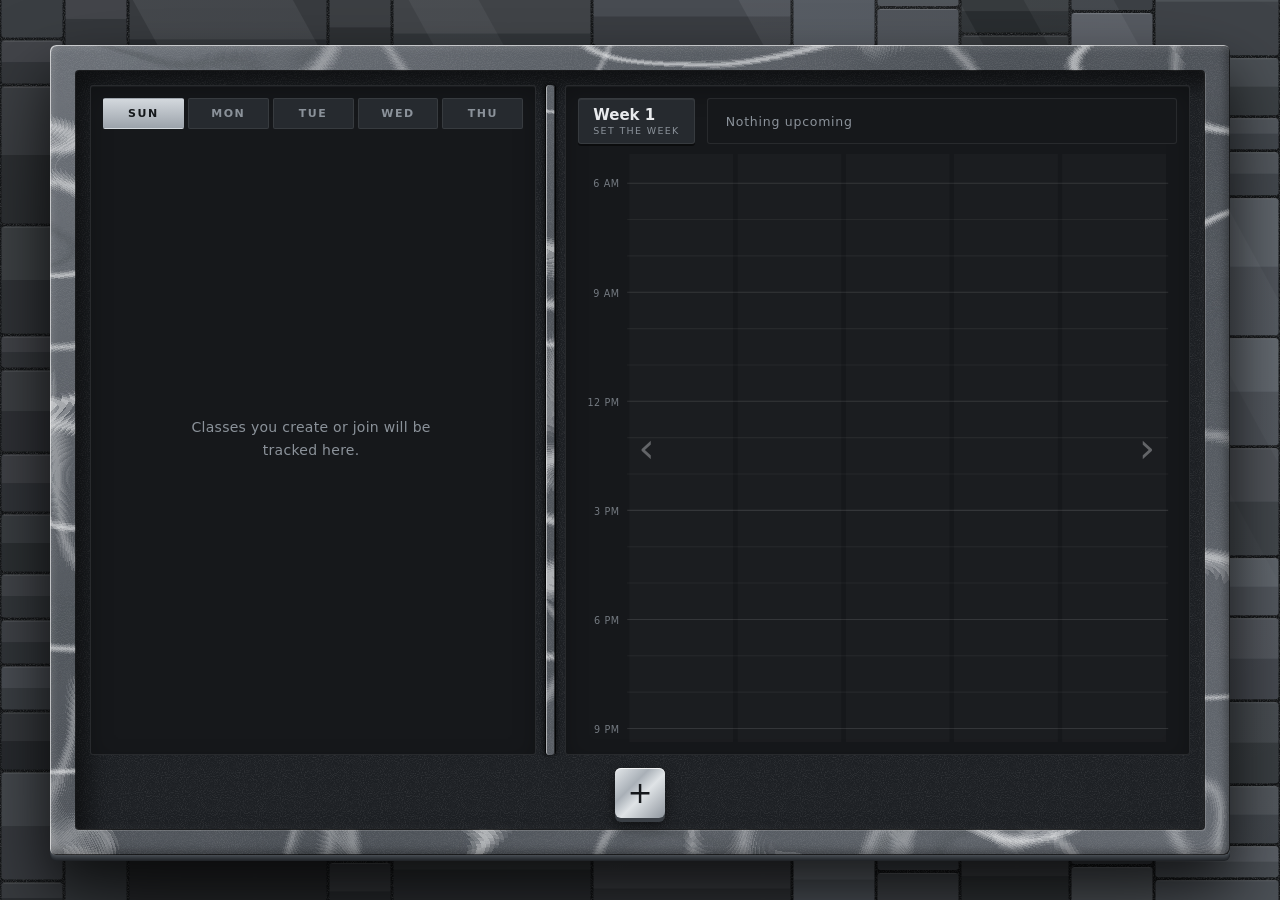
==== commit 758dd427: "Carve cuts raised edge, scrolling upcoming strip, ridge, sliding block background, nebula colours Co" ====
--- a/index.html
+++ b/index.html
@@ -18,6 +18,8 @@
           <nav id="day-tabs" class="day-tabs"></nav>
           <div id="day-view" class="day-view"></div>
         </section>
+
+        <div class="ridge" aria-hidden="true"></div>
 
         <section class="week-section" aria-label="Weekly schedule">
           <div class="week-head">
--- a/css/base.css
+++ b/css/base.css
@@ -27,7 +27,7 @@
 .stage { position: relative; z-index: 2; height: 100%; display: grid; place-items: center; }
 .panel { width: min(1180px, 95vw); height: min(820px, 90vh); padding: 26px; position: relative; }
 .panel-inner { height: 100%; display: flex; flex-direction: column; padding: 14px 14px 10px; background: var(--stone-1); }
-.views { flex: 1; min-height: 0; display: grid; grid-template-columns: minmax(290px, 5fr) 7fr; gap: 14px; }
+.views { flex: 1; min-height: 0; display: grid; grid-template-columns: minmax(290px, 5fr) 9px 7fr; gap: 10px; }
 .day-section, .week-section { min-width: 0; min-height: 0; display: flex; flex-direction: column; background: var(--stone-0); border: 1px solid var(--line); border-radius: 3px; padding: 12px; }
 
 /* ---- daily schedule ---- */
@@ -70,11 +70,11 @@
 .week-indicator .wk-sub { display: block; margin-top: 1px; font-size: 9.5px; letter-spacing: .14em; text-transform: uppercase; color: var(--muted); }
 .week-indicator.away .wk-sub { color: #d9a45b; }
 .upcoming {
-  flex: 1; min-width: 0; display: flex; align-items: center; gap: 22px; padding: 0 18px; overflow: hidden;
+  flex: 1; min-width: 0; display: flex; align-items: center; gap: 26px; padding: 0 18px; overflow-x: auto; overflow-y: hidden;
   border-radius: 3px; border: 1px solid var(--line); background: var(--stone-0); color: var(--muted); font-size: 12.5px;
 }
 .up-empty { letter-spacing: .06em; font-weight: 300; }
-.up-item { white-space: nowrap; display: flex; align-items: center; gap: 7px; }
+.up-item { flex: none; white-space: nowrap; display: flex; align-items: center; gap: 7px; }
 .up-item b { color: #fff; font-weight: 600; }
 .up-dot { width: 8px; height: 8px; display: inline-block; border-radius: 1px; }
 
@@ -177,4 +177,4 @@
 .toast { position: fixed; bottom: 22px; left: 50%; transform: translateX(-50%); z-index: 20; padding: 10px 20px; border-radius: 3px; background: var(--metal-hi); color: #14171a; font-size: 12px; font-weight: 600; letter-spacing: .1em; text-transform: uppercase; }
 .toast[hidden] { display: none; }
 
-@media (max-width: 860px) { .views { grid-template-columns: 1fr; overflow-y: auto; } }
+@media (max-width: 860px) { .views { grid-template-columns: 1fr; overflow-y: auto; } .ridge { display: none; } }
--- a/css/effects.css
+++ b/css/effects.css
@@ -6,8 +6,7 @@
   background-color: var(--bg);
   background-image:
     url("data:image/svg+xml,%3Csvg xmlns='http://www.w3.org/2000/svg' width='320' height='320'%3E%3Cfilter id='n'%3E%3CfeTurbulence type='fractalNoise' baseFrequency='.9' numOctaves='3' stitchTiles='stitch'/%3E%3CfeColorMatrix values='0 0 0 0 .8 0 0 0 0 .82 0 0 0 0 .85 2.4 0 0 0 -1.05'/%3E%3C/filter%3E%3Crect width='100%25' height='100%25' filter='url(%23n)' opacity='.22'/%3E%3C/svg%3E"),
-    radial-gradient(110% 90% at 30% 0%, #1b1e21 0%, transparent 65%),
-    linear-gradient(170deg, #15171a, #0f1012);
+    linear-gradient(#141618, #141618);
 }
 
 
@@ -54,20 +53,32 @@
 .edge-zone::before {
   content: ""; position: absolute; inset: 0; z-index: -1; opacity: 0; transition: opacity .3s ease; pointer-events: none;
 }
-.edge-zone.left::before  { background: radial-gradient(120% 60% at 0% 50%, rgba(8,9,11,.96), rgba(40,46,54,.7) 45%, transparent 85%); }
-.edge-zone.right::before { background: radial-gradient(120% 60% at 100% 50%, rgba(8,9,11,.96), rgba(40,46,54,.7) 45%, transparent 85%); }
+.edge-zone.left::before  { background: radial-gradient(130% 70% at 0% 50%, rgba(9,6,22,.97) 0%, rgba(76,32,140,.62) 38%, rgba(20,163,174,.30) 66%, transparent 90%); }
+.edge-zone.right::before { background: radial-gradient(130% 70% at 100% 50%, rgba(9,6,22,.97) 0%, rgba(163,34,111,.55) 38%, rgba(47,95,208,.32) 66%, transparent 90%); }
 .edge-zone:hover { opacity: 1; }
 .edge-zone:hover::before { opacity: 1; }
 .edge-zone { isolation: isolate; }
 
 /* ---- the upcoming strip: dense, dark nebula so the text reads clearly ---- */
 .upcoming.has-items {
-  color: #cfd4da; border-color: rgba(255,255,255,.14);
+  color: #d6d3e6; border-color: rgba(150,130,220,.28);
   background:
-    radial-gradient(70% 220% at 8% 0%, rgba(96,108,124,.38), transparent 70%),
-    radial-gradient(60% 200% at 95% 100%, rgba(70,80,96,.42), transparent 70%),
-    #0a0b0d;
-  box-shadow: inset 0 0 26px rgba(0,0,0,.8);
+    radial-gradient(45% 260% at 6% 0%, rgba(86,40,160,.55), transparent 70%),
+    radial-gradient(40% 240% at 52% 120%, rgba(20,163,174,.34), transparent 70%),
+    radial-gradient(45% 260% at 98% 10%, rgba(163,34,111,.45), transparent 70%),
+    #07060d;
+  box-shadow: inset 0 0 28px rgba(0,0,0,.85);
+}
+.upcoming.has-items .up-item b { text-shadow: 0 1px 6px rgba(0,0,0,.9); }
+
+/* ---- the ridge: a low raised wall of the same stone, bending between the daily and weekly schedules ---- */
+.ridge {
+  background: url("marble.svg") center / cover no-repeat, #5d6269;
+  border-radius: 3px;
+  box-shadow:
+    inset 1px 0 0 rgba(255,255,255,.5), inset -1px 0 0 rgba(0,0,0,.6),
+    -3px 0 5px rgba(0,0,0,.45), 3px 0 5px rgba(0,0,0,.35),
+    1px 0 0 rgba(0,0,0,.7), -1px 0 0 rgba(0,0,0,.7);
 }
 
 /* ---- the pop: the new block rises out of the surface like a whack-a-mole, grey to colour ---- */
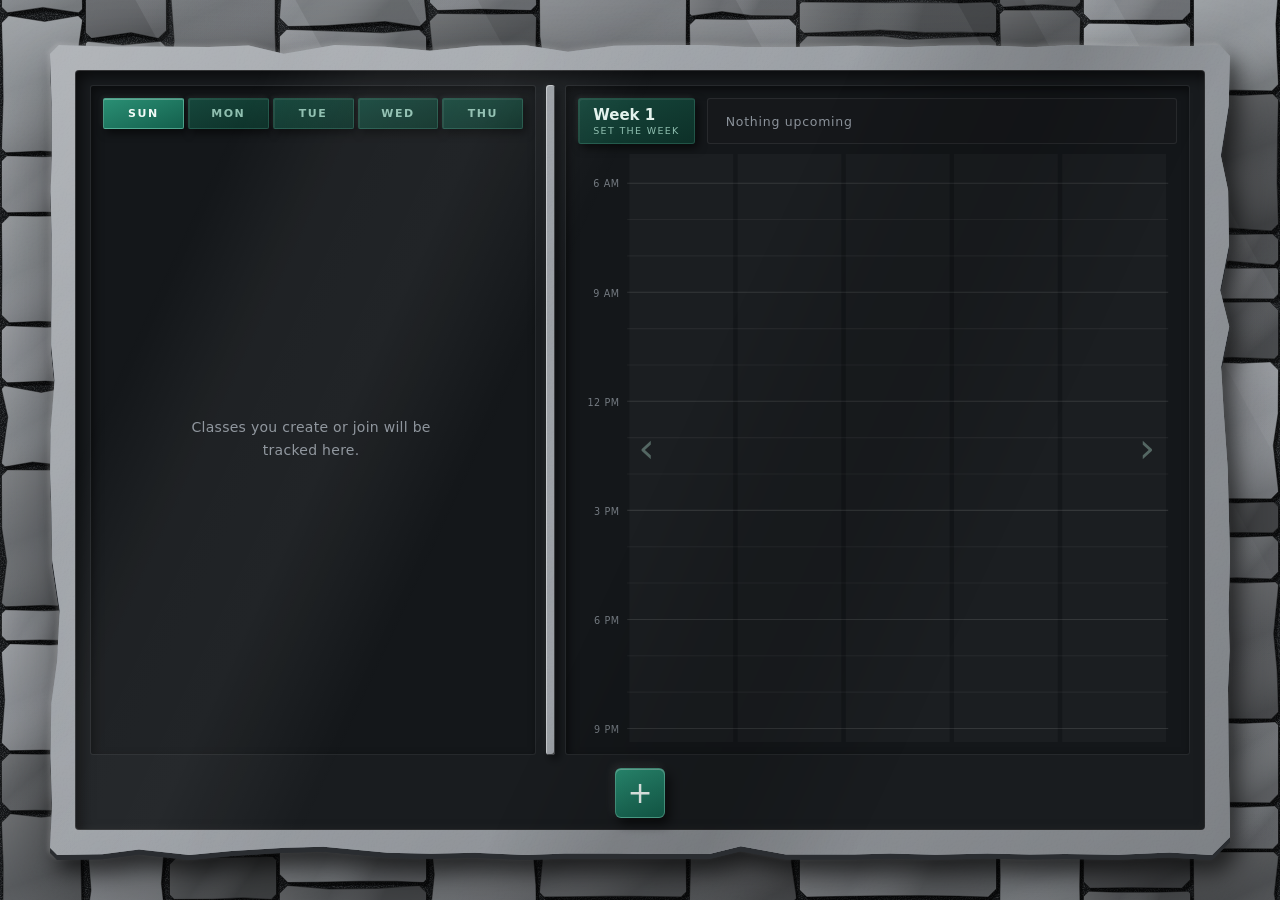
==== commit f53feaa1: "Chiselled stone slab, chipped-slab background, plain schedule surfaces, clean week-change zones Co-A" ====
--- a/index.html
+++ b/index.html
@@ -11,6 +11,7 @@
 <canvas id="bg"></canvas>
 
 <div class="stage">
+  <div class="slab">
   <main class="panel" id="panel">
     <div class="panel-inner">
       <div class="views">
@@ -44,11 +45,13 @@
       </footer>
     </div>
   </main>
+  </div>
 </div>
 
 <dialog id="modal" class="modal"></dialog>
 <div id="toast" class="toast" hidden></div>
 
+<script src="js/chip.js"></script>
 <script src="js/store.js"></script>
 <script src="js/time.js"></script>
 <script src="js/carve.js"></script>
--- a/css/effects.css
+++ b/css/effects.css
@@ -12,7 +12,7 @@
 
 /* ---- the slab: a thick marble rim extruded up around a recessed floor ---- */
 .panel {
-  background: url("marble.svg") center / cover no-repeat, #5d6269;
+  background: url("stone-honed.svg") 0 0 / 512px 512px, #6b7076;
   border-radius: 6px;
   box-shadow:
     inset 1px 1px 0 rgba(255,255,255,.6),          /* lit top-left edge of the rim */
@@ -73,7 +73,7 @@
 
 /* ---- the ridge: a low raised wall of the same stone, bending between the daily and weekly schedules ---- */
 .ridge {
-  background: url("marble.svg") center / cover no-repeat, #5d6269;
+  background: url("stone-honed.svg") 0 0 / 512px 512px, #6b7076;
   border-radius: 3px;
   box-shadow:
     inset 1px 0 0 rgba(255,255,255,.5), inset -1px 0 0 rgba(0,0,0,.6),
@@ -107,3 +107,128 @@
 ::-webkit-scrollbar { width: 8px; height: 8px; }
 ::-webkit-scrollbar-thumb { background: #3b4047; border-radius: 4px; }
 ::-webkit-scrollbar-track { background: transparent; }
+
+/* ===== More stone: every surface is a real stone texture, kept dark and quiet so text stays readable ===== */
+.panel-inner {
+  background: linear-gradient(rgba(14,16,19,.62), rgba(14,16,19,.62)), url("stone-slate.svg") 0 0 / 512px 512px, var(--stone-1);
+}
+.day-section, .week-section {
+  background: linear-gradient(rgba(8,9,11,.72), rgba(8,9,11,.72)), url("stone-basalt.svg") 0 0 / 512px 512px, var(--stone-0);
+}
+.day-card {
+  background: linear-gradient(rgba(20,22,25,.45), rgba(20,22,25,.45)), url("stone-granite.svg") 0 0 / 512px 512px, var(--stone-2);
+}
+.week-indicator, .day-tab, .plus-menu button, .ghost {
+  background: linear-gradient(rgba(20,22,25,.5), rgba(20,22,25,.5)), url("stone-granite.svg") 0 0 / 512px 512px, var(--stone-2);
+}
+.day-tab.active { background: linear-gradient(180deg, var(--metal-hi), var(--metal-lo)); }
+.modal {
+  background: linear-gradient(rgba(14,16,19,.7), rgba(14,16,19,.7)), url("stone-slate.svg") 0 0 / 512px 512px, var(--stone-1);
+}
+.form input:not([type=range]):not([type=checkbox]):not([type=radio]), .form select, .form textarea {
+  background: linear-gradient(rgba(8,9,11,.6), rgba(8,9,11,.6)), url("stone-basalt.svg") 0 0 / 512px 512px, var(--stone-0);
+}
+.wk-col { fill: rgba(255,255,255,.03); }
+
+/* ===== Lighting: one soft light from the top left, like daylight through a window =====
+   Raised things have a light edge on the top left and a deep soft shadow to the bottom right; recessed things
+   are the reverse. A very faint band of window light falls diagonally across the whole slab. */
+.panel {
+  box-shadow:
+    inset 1px 1px 0 rgba(255,255,255,.45), inset 3px 3px 8px rgba(255,255,255,.12),
+    inset -1px -1px 0 rgba(0,0,0,.6), inset -5px -5px 10px rgba(0,0,0,.4),
+    0 1px 0 #50555b, 0 2px 0 #464b51, 0 3px 0 #3d4248, 0 4px 0 #34383d, 0 5px 0 #2b2f34, 0 6px 0 #23262a,
+    -8px -8px 22px rgba(255,255,255,.05),
+    18px 24px 40px rgba(0,0,0,.6), 40px 60px 100px rgba(0,0,0,.5);
+}
+.day-section, .week-section {
+  box-shadow: inset 4px 5px 12px rgba(0,0,0,.6), inset -3px -3px 8px rgba(255,255,255,.035);
+}
+.day-card, .week-indicator, .plus-menu button, .day-tab:not(.active), .ghost {
+  box-shadow: -2px -2px 5px rgba(255,255,255,.05), 3px 4px 8px rgba(0,0,0,.6), inset 1px 1px 0 rgba(255,255,255,.07);
+}
+.day-tab:active, .week-indicator:active, .ghost:active { box-shadow: inset 2px 3px 6px rgba(0,0,0,.65), inset -1px -1px 2px rgba(255,255,255,.05); }
+.plus-btn { box-shadow: -3px -3px 7px rgba(255,255,255,.12), 4px 6px 12px rgba(0,0,0,.65), inset 1px 1px 2px rgba(255,255,255,.8); }
+.plus-btn:active { box-shadow: inset 3px 4px 8px rgba(0,0,0,.5); }
+.form input:not([type=range]):not([type=checkbox]):not([type=radio]), .form select, .form textarea {
+  box-shadow: inset 2px 3px 6px rgba(0,0,0,.6), inset -1px -1px 2px rgba(255,255,255,.04);
+}
+.wk-blk { filter: drop-shadow(3px 5px 3px rgba(0,0,0,.55)); }
+.wk-blk:hover { filter: drop-shadow(3px 5px 3px rgba(0,0,0,.55)) brightness(1.1); }
+.ridge {
+  box-shadow: inset 1px 1px 0 rgba(255,255,255,.4), inset -1px -1px 0 rgba(0,0,0,.6), -2px -2px 5px rgba(255,255,255,.04), 4px 4px 8px rgba(0,0,0,.55);
+}
+/* daylight through a window: soft diagonal bands of light and shade across the slab */
+.panel::after {
+  content: ""; position: absolute; inset: 0; border-radius: inherit; pointer-events: none; z-index: 3;
+  background:
+    linear-gradient(115deg, transparent 0 14%, rgba(255,255,255,.05) 22%, rgba(255,255,255,.06) 30%, transparent 40% 52%, rgba(0,0,0,.12) 60%, rgba(0,0,0,.14) 66%, transparent 76% 100%);
+}
+
+/* ===== Sleek controls and the cosmic emerald: smooth surfaces (no texture), deep emerald like a cut stone ===== */
+:root {
+  --em-0: #07201b; --em-1: #0d3028; --em-2: #16473c; --em-3: #1f6a58; --em-4: #2a8f74; --em-hi: #7fe0bd;
+}
+.week-indicator, .day-tab:not(.active), .ghost, .plus-menu button {
+  background: linear-gradient(160deg, var(--em-2), var(--em-1));
+  color: #e3f2ed; border: 1px solid rgba(127,224,189,.14);
+}
+.week-indicator .wk-sub { color: #8fbfb0; }
+.day-tab:not(.active) { color: #8fbfb0; }
+.day-tab:not(.active):hover, .ghost:hover, .plus-menu button:hover { background: linear-gradient(160deg, #1c5a4c, #123b32); color: #f1fbf7; }
+.day-tab.active, .primary {
+  background: linear-gradient(160deg, var(--em-4), #14604d);
+  color: #f1fbf7; border: 1px solid rgba(160,240,215,.35);
+  box-shadow: -2px -2px 5px rgba(255,255,255,.05), 3px 4px 8px rgba(0,0,0,.6), inset 0 1px 0 rgba(255,255,255,.28);
+}
+.plus-btn {
+  background: linear-gradient(160deg, var(--em-4), #14604d); color: #f1fbf7; border: 1px solid rgba(160,240,215,.35);
+  box-shadow: -3px -3px 7px rgba(255,255,255,.07), 4px 6px 12px rgba(0,0,0,.65), inset 0 1px 0 rgba(255,255,255,.3);
+}
+.form input:not([type=range]):not([type=checkbox]):not([type=radio]), .form select, .form textarea {
+  background: #0b1512; border-color: rgba(127,224,189,.14);
+}
+.form input:focus, .form select:focus, .form textarea:focus { outline: 1px solid var(--em-hi); }
+.slider-wrap input[type=range] { accent-color: var(--em-4); }
+.s-add:hover { border-color: var(--em-hi); }
+.toast { background: linear-gradient(160deg, var(--em-4), #14604d); color: #f1fbf7; }
+
+/* cosmic emerald nebula: week-change zones and the upcoming strip */
+.edge-zone.left::before  { background: radial-gradient(130% 70% at 0% 50%, rgba(3,13,11,.97) 0%, rgba(14,104,84,.62) 38%, rgba(20,163,174,.30) 66%, transparent 90%); }
+.edge-zone.right::before { background: radial-gradient(130% 70% at 100% 50%, rgba(3,13,11,.97) 0%, rgba(31,150,112,.55) 38%, rgba(20,140,170,.30) 66%, transparent 90%); }
+.upcoming.has-items {
+  color: #d4ece4; border-color: rgba(127,224,189,.26);
+  background:
+    radial-gradient(1px 1px at 12% 34%, rgba(255,255,255,.75), transparent 100%),
+    radial-gradient(1px 1px at 37% 70%, rgba(255,255,255,.55), transparent 100%),
+    radial-gradient(1.2px 1.2px at 61% 28%, rgba(255,255,255,.7), transparent 100%),
+    radial-gradient(1px 1px at 83% 62%, rgba(255,255,255,.55), transparent 100%),
+    radial-gradient(45% 260% at 6% 0%, rgba(20,130,100,.55), transparent 70%),
+    radial-gradient(40% 240% at 52% 120%, rgba(20,163,174,.34), transparent 70%),
+    radial-gradient(45% 260% at 98% 10%, rgba(40,150,110,.42), transparent 70%),
+    #040b0a;
+}
+
+/* ===== Chiselled slab: the front element is a light stone slab with a chipped outline ===== */
+.slab {
+  filter: drop-shadow(0 5px 0 #2a2d31) drop-shadow(-2px -2px 2px rgba(255,255,255,.18)) drop-shadow(8px 12px 10px rgba(0,0,0,.55)) drop-shadow(0 30px 40px rgba(0,0,0,.45));
+}
+.panel {
+  background:
+    linear-gradient(135deg, rgba(255,255,255,.22) 0%, rgba(255,255,255,0) 38%, rgba(0,0,0,.2) 100%),
+    url("stone-honed.svg") 0 0 / 512px 512px, #8d9298;
+  box-shadow: none; border-radius: 0;
+}
+.ridge { background: url("stone-honed.svg") 0 0 / 512px 512px, #8d9298; }
+
+/* inside the slab: calm, simple, untextured surfaces */
+.panel-inner { background: #191c1f; box-shadow: inset 5px 6px 14px rgba(0,0,0,.6), inset -2px -2px 6px rgba(255,255,255,.04), 0 0 0 1px rgba(0,0,0,.7); }
+.day-section, .week-section { background: #14171a; box-shadow: inset 3px 4px 10px rgba(0,0,0,.5); }
+.day-card { background: #20242a; }
+.modal { background: #1b1e22; }
+.form input:not([type=range]):not([type=checkbox]):not([type=radio]), .form select, .form textarea { background: #0e1214; }
+
+/* week-change zones: a clean emerald fade from the edge with a single arrow, no clouds */
+.edge-zone.left::before  { background: linear-gradient(90deg, rgba(10,52,43,.92), rgba(10,52,43,.45) 55%, transparent); }
+.edge-zone.right::before { background: linear-gradient(270deg, rgba(10,52,43,.92), rgba(10,52,43,.45) 55%, transparent); }
+.edge-zone span { color: #bfeedd; }
